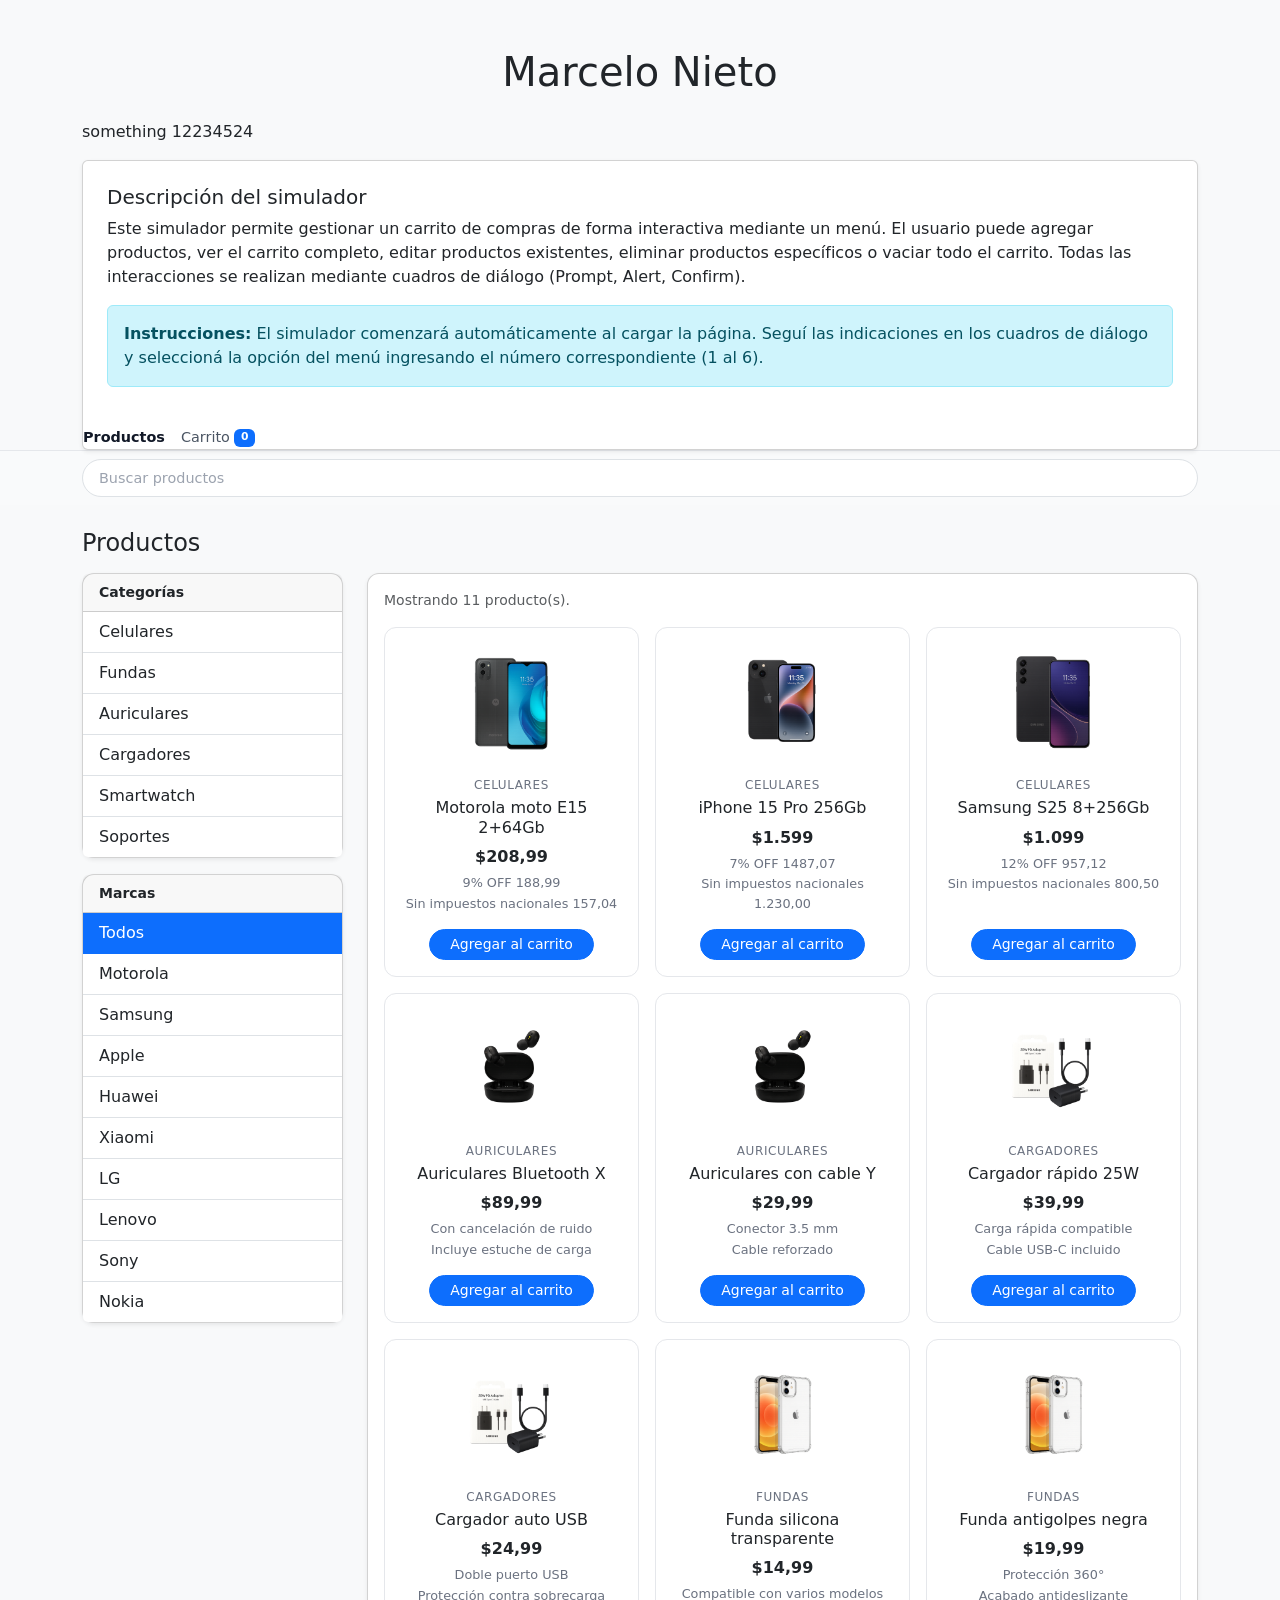
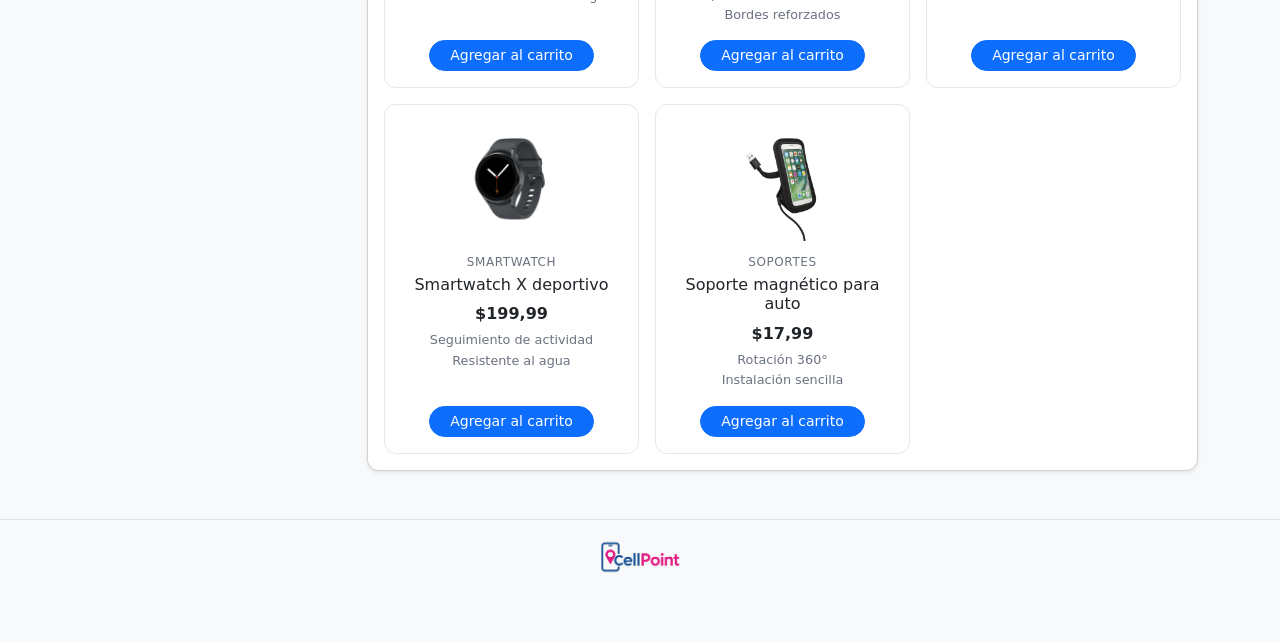
==== index.html @ a7c7c807 "1 (+1 squashed commits) Squashed commits:  [a97554f] 1" ====
<!DOCTYPE html>
<html lang="es">
<head>
  <meta charset="UTF-8">
  <meta name="viewport" content="width=device-width, initial-scale=1.0">
  <title>Tienda de accesorios - Productos</title>
  <script defer src="js/main.js"></script>
  <link href="https://cdn.jsdelivr.net/npm/bootstrap@5.3.2/dist/css/bootstrap.min.css" rel="stylesheet">
  <link rel="stylesheet" href="css/styles.css">
</head>
<body class="bg-light py-5">
  <div class="container">
    <header class="text-center mb-4">
      <h1>Marcelo Nieto</h1>
    </header>

    <p>something 12234524</p>

    <main class="card shadow-sm">
      <div class="card-body p-4">
        <h2 class="h5 card-title">Descripción del simulador</h2>
        <p>
          Este simulador permite gestionar un carrito de compras de forma interactiva mediante un menú.
          El usuario puede agregar productos, ver el carrito completo,
          editar productos existentes, eliminar productos específicos o vaciar todo el carrito.
          Todas las interacciones se realizan mediante cuadros de diálogo (Prompt, Alert, Confirm).
        </p>

        <div class="alert alert-info mt-3">
          <strong>Instrucciones:</strong> El simulador comenzará automáticamente al cargar la página.
          Seguí las indicaciones en los cuadros de diálogo y seleccioná la opción del menú ingresando
          el número correspondiente (1 al 6).
        </div>
      </div>
      <nav class="main-nav d-flex align-items-center gap-3">
        <a href="index.html" class="nav-link active">Productos</a>
        <a href="carrito.html" class="nav-link nav-cart-link">
          Carrito
          <span id="contador-carrito-header" class="badge bg-primary ms-1 d-none d-sm-inline">0</span>
        </a>
      </nav>
    </div>

    <div class="header-search">
      <div class="container py-2">
        <input
          type="text"
          id="buscador-productos"
          class="form-control search-input"
          placeholder="Buscar productos">
      </div>
    </div>
  </header>

  <main class="container py-4 productos-layout">
    <h1 class="h4 mb-3 text-center text-md-start">Productos</h1>

    <div class="row">
      <aside class="col-md-3 mb-4 mb-md-0">
        <section class="card shadow-sm mb-3">
          <div class="card-header small fw-semibold">Categorías</div>
          <div class="list-group list-group-flush" id="lista-categorias">
            <button type="button" class="list-group-item list-group-item-action" data-categoria="Celulares">Celulares</button>
            <button type="button" class="list-group-item list-group-item-action" data-categoria="Fundas">Fundas</button>
            <button type="button" class="list-group-item list-group-item-action" data-categoria="Auriculares">Auriculares</button>
            <button type="button" class="list-group-item list-group-item-action" data-categoria="Cargadores">Cargadores</button>
            <button type="button" class="list-group-item list-group-item-action" data-categoria="Smartwatch">Smartwatch</button>
            <button type="button" class="list-group-item list-group-item-action" data-categoria="Soportes">Soportes</button>
          </div>
        </section>

        <section class="card shadow-sm">
          <div class="card-header small fw-semibold">Marcas</div>
          <div class="list-group list-group-flush" id="lista-marcas">
            <button type="button" class="list-group-item list-group-item-action active" data-marca="Todos">Todos</button>
            <button type="button" class="list-group-item list-group-item-action" data-marca="Motorola">Motorola</button>
            <button type="button" class="list-group-item list-group-item-action" data-marca="Samsung">Samsung</button>
            <button type="button" class="list-group-item list-group-item-action" data-marca="Apple">Apple</button>
            <button type="button" class="list-group-item list-group-item-action" data-marca="Huawei">Huawei</button>
            <button type="button" class="list-group-item list-group-item-action" data-marca="Xiaomi">Xiaomi</button>
            <button type="button" class="list-group-item list-group-item-action" data-marca="LG">LG</button>
            <button type="button" class="list-group-item list-group-item-action" data-marca="Lenovo">Lenovo</button>
            <button type="button" class="list-group-item list-group-item-action" data-marca="Sony">Sony</button>
            <button type="button" class="list-group-item list-group-item-action" data-marca="Nokia">Nokia</button>
          </div>
        </section>
      </aside>

      <section class="col-md-9">
        <section class="card shadow-sm">
          <div class="card-body">
            <p id="mensaje-estado-productos" class="text-muted small mb-3">Mostrando todos los productos disponibles.</p>
            <div id="lista-productos" class="row g-3"></div>
          </div>
        </section>
      </section>
    </div>
  </main>

  <footer class="py-3 border-top mt-4">
    <div class="container text-center small text-muted">
      <img src="imagenes/cellPoint.png" class="logo-img" alt="CellPoint">
    </div>
  </footer>

</body>
</html>
---- css/styles.css ----
body {
  font-family: system-ui, -apple-system, BlinkMacSystemFont, "Segoe UI", sans-serif;
}

.logo-img {
  height: 42px;
  width: auto;
}

.main-header {
  background-color: #ffffff;
  border-bottom: 1px solid #e5e7eb;
  box-shadow: 0 1px 2px rgba(15, 23, 42, 0.04);
}

.brand-logo {
  font-weight: 700;
  color: #f31260;
}

.brand-subtitle {
  font-size: 0.85rem;
  color: #6b7280;
}

.main-nav .nav-link {
  font-size: 0.9rem;
  color: #4b5563;
  text-decoration: none;
}

.main-nav .nav-link:hover {
  color: #111827;
}

.main-nav .nav-link.active {
  font-weight: 600;
  color: #111827;
}

.nav-cart-link {
  display: flex;
  align-items: center;
}

.header-search {
  background-color: #f9fafb;
  border-top: 1px solid #e5e7eb;
}

.search-input {
  border-radius: 999px;
  padding-inline: 1rem;
}

.productos-layout .card {
  border-radius: 0.75rem;
}

.search-input::placeholder {
  color: #9ca3af;
  font-size: 0.9rem;
}

.producto-card {
  border-radius: 0.75rem;
  border: 1px solid #e5e7eb;
  padding: 1rem;
  background-color: #ffffff;
  display: flex;
  flex-direction: column;
  align-items: center;
  text-align: center;
  height: 100%;
}

.producto-imagen {
  width: 120px;
  height: 120px;
  object-fit: contain;
  margin-bottom: 0.75rem;
}

.producto-categoria {
  font-size: 0.75rem;
  text-transform: uppercase;
  letter-spacing: 0.05em;
  color: #6b7280;
}

.producto-precio {
  font-weight: 600;
  margin-bottom: 0.25rem;
}

.producto-detalle {
  font-size: 0.8rem;
  color: #6b7280;
  margin-bottom: 0.1rem;
}

.producto-footer {
  margin-top: auto;
  width: 100%;
  display: flex;
  justify-content: center;
}

.producto-footer .btn {
  border-radius: 999px;
  padding-inline: 1.25rem;
}

.carrito-layout .card {
  border-radius: 0.75rem;
}

.carrito-lista .list-group-item {
  border: 1px solid #e5e7eb;
  border-radius: 0.75rem;
  margin-bottom: 0.75rem;
  padding: 1rem 1.25rem;
}

.carrito-item {
  display: flex;
  flex-direction: column;
  gap: 0.5rem;
}

@media (min-width: 576px) {
  .carrito-item {
    flex-direction: row;
    justify-content: space-between;
    align-items: center;
  }
}

.carrito-item-info h3 {
  font-size: 0.95rem;
  margin-bottom: 0.2rem;
}

.carrito-item-info small {
  color: #6b7280;
}

.carrito-item-acciones {
  display: flex;
  align-items: center;
  gap: 0.5rem;
  flex-wrap: wrap;
  justify-content: flex-start;
}

.carrito-cantidad-input {
  max-width: 80px;
}

.resumen-card {
  position: sticky;
  top: 5rem;
}

.carrito-item-imagen {
  width: 80px;
  height: 80px;
  object-fit: contain;
  margin-right: 0.75rem;
}

@media (min-width: 576px) {
  .carrito-item-info-wrapper {
    display: flex;
    align-items: center;
    gap: 0.75rem;
  }
}

.carrito-botones-cantidad {
  display: flex;
  align-items: center;
  gap: 0.25rem;
}

.carrito-botones-cantidad button {
  width: 2rem;
  height: 2rem;
  padding: 0;
  display: inline-flex;
  align-items: center;
  justify-content: center;
}

.resumen-card .card-body {
  background-color: #f5f3ff;
}
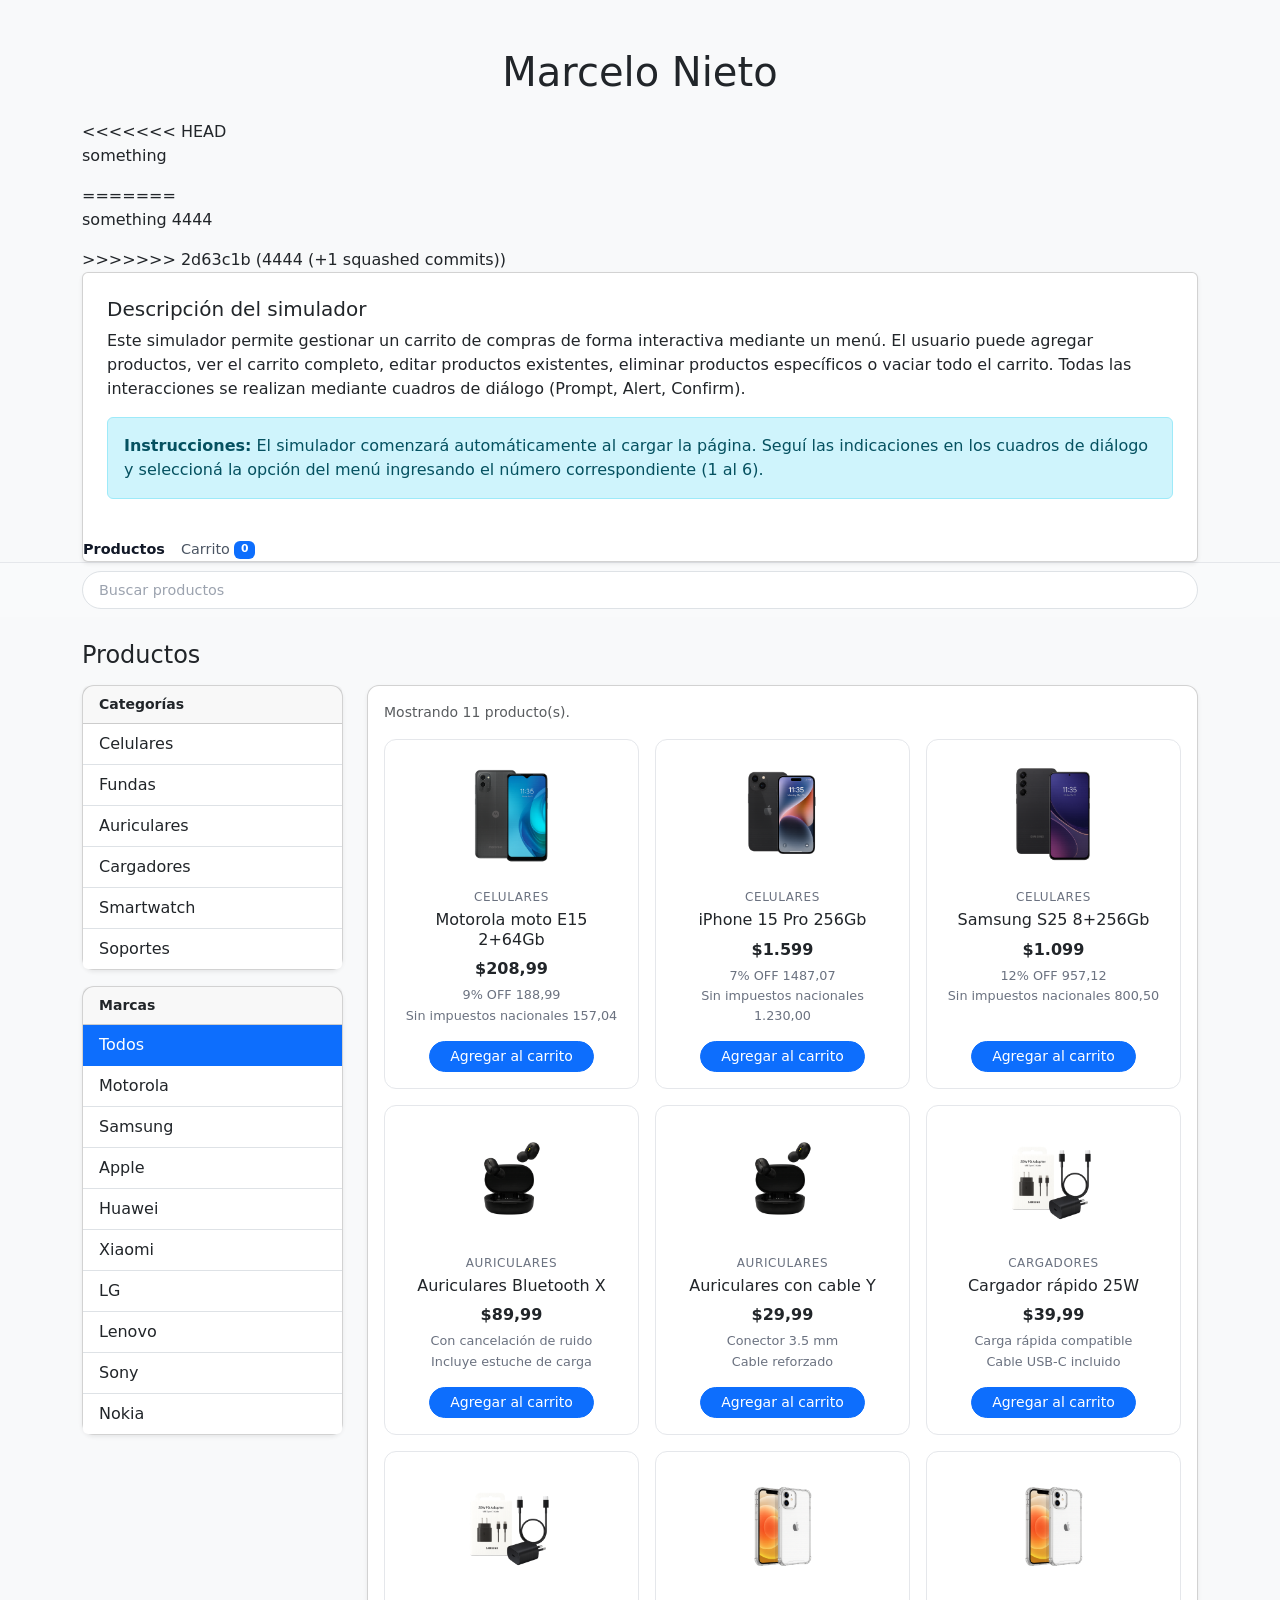
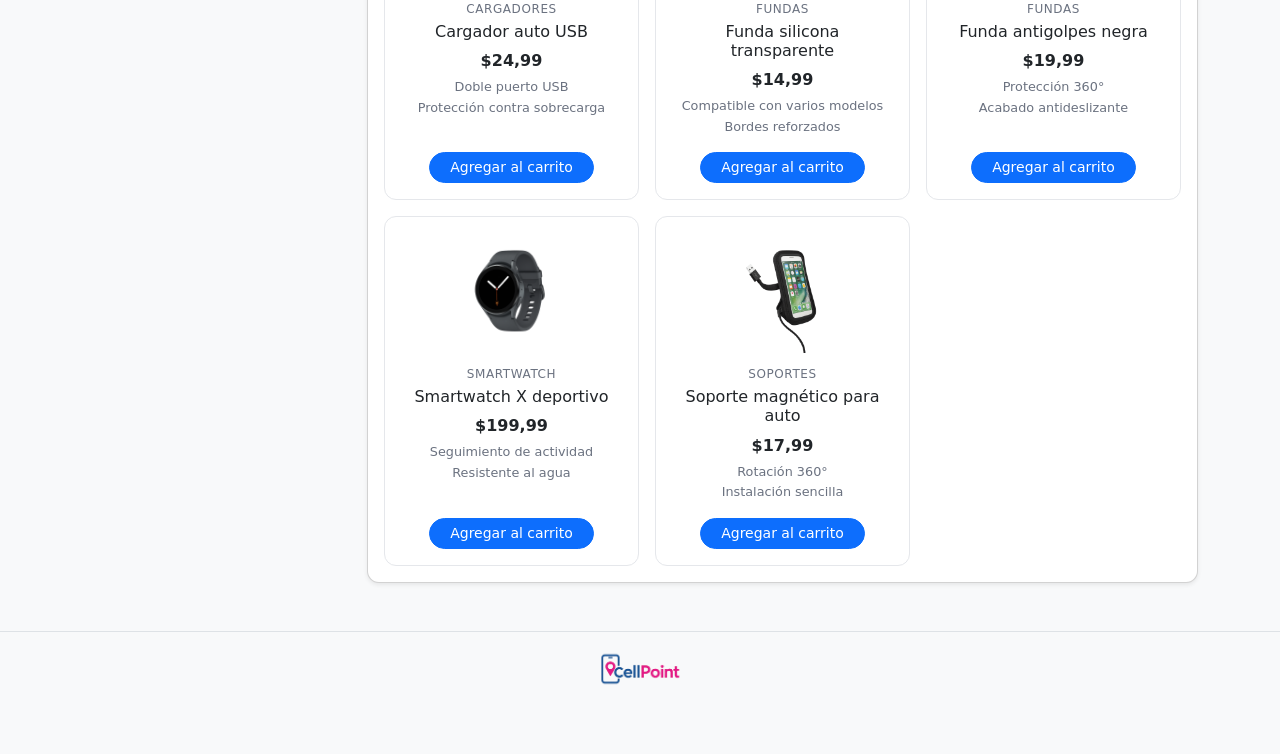
==== commit ebf508a5: "qeqwqwe (+1 squashed commits) Squashed commits:  [2d63c1b] 4444 (+1 squashed commits)  Squashed comm" ====
--- a/index.html
+++ b/index.html
@@ -14,7 +14,11 @@
       <h1>Marcelo Nieto</h1>
     </header>
 
-    <p>something 12234524</p>
+<<<<<<< HEAD
+    <p>something</p>
+=======
+    <p>something 4444</p>
+>>>>>>> 2d63c1b (4444 (+1 squashed commits))
 
     <main class="card shadow-sm">
       <div class="card-body p-4">
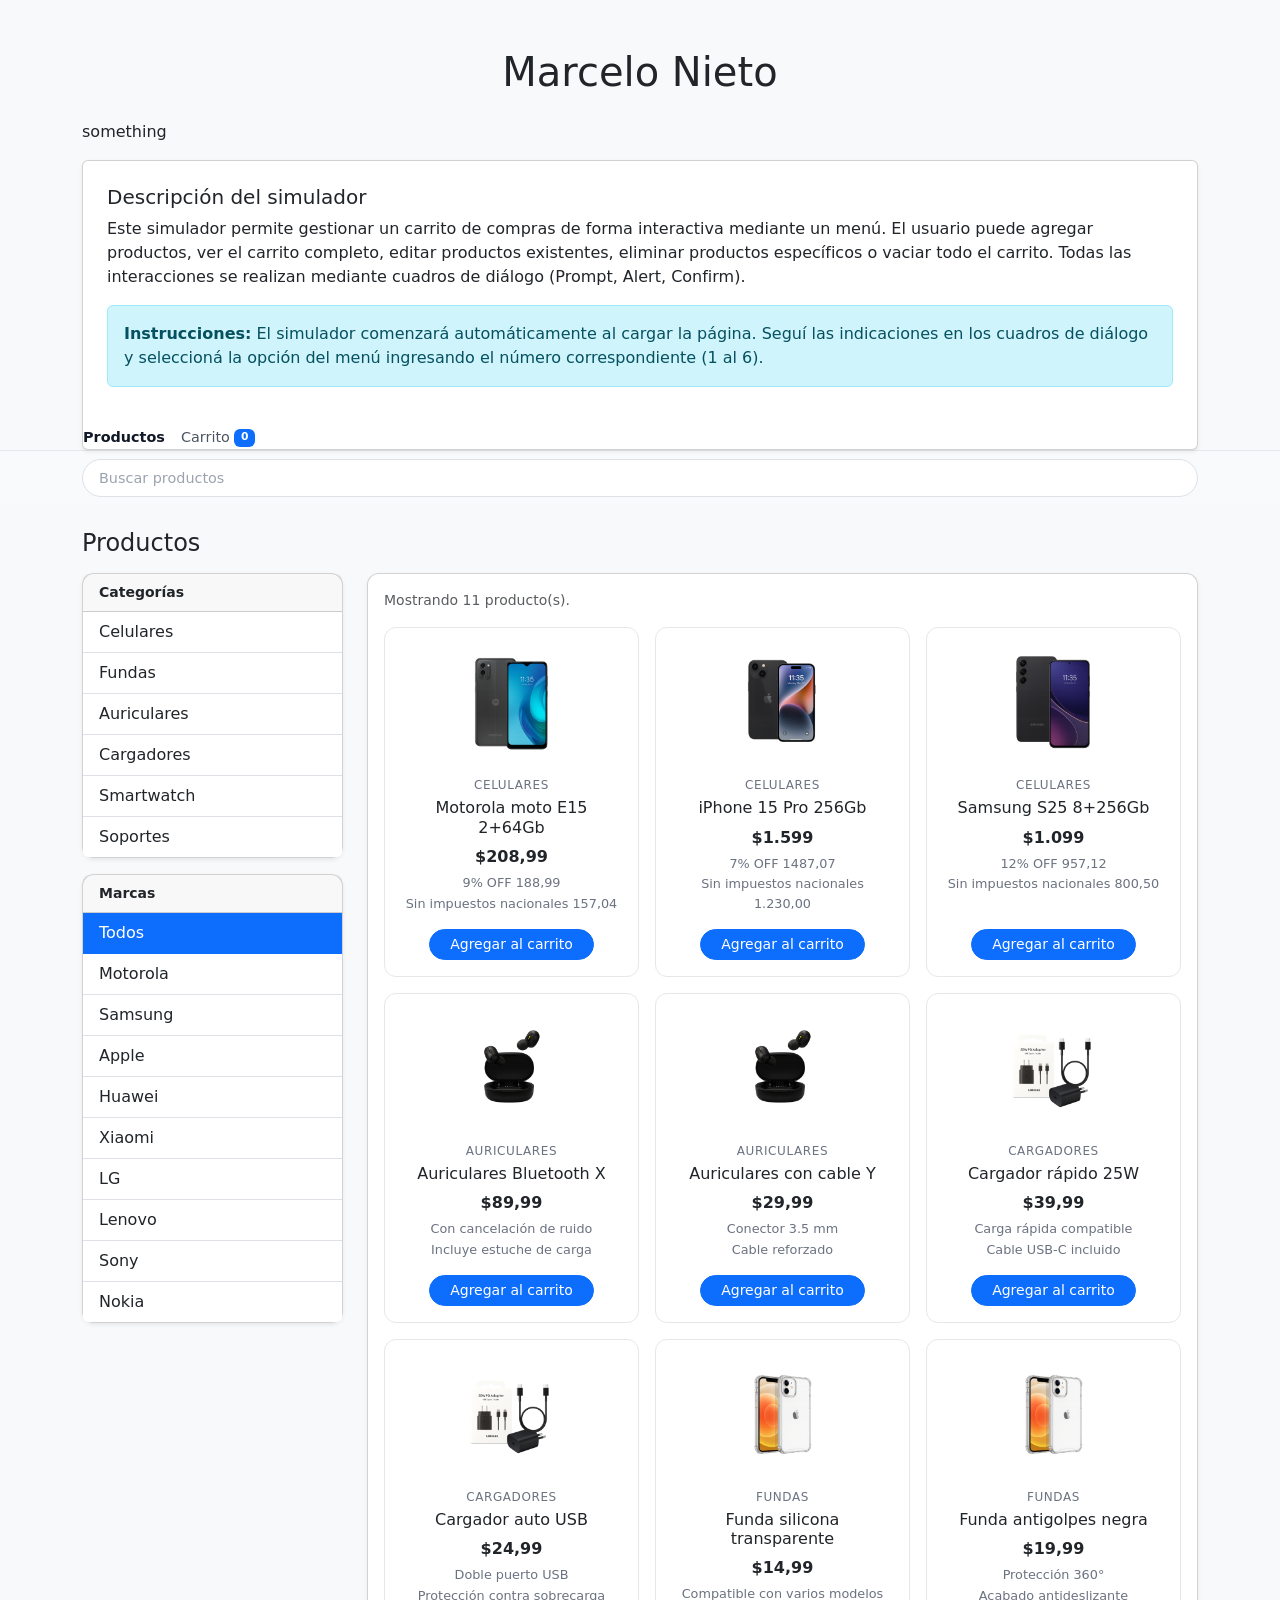
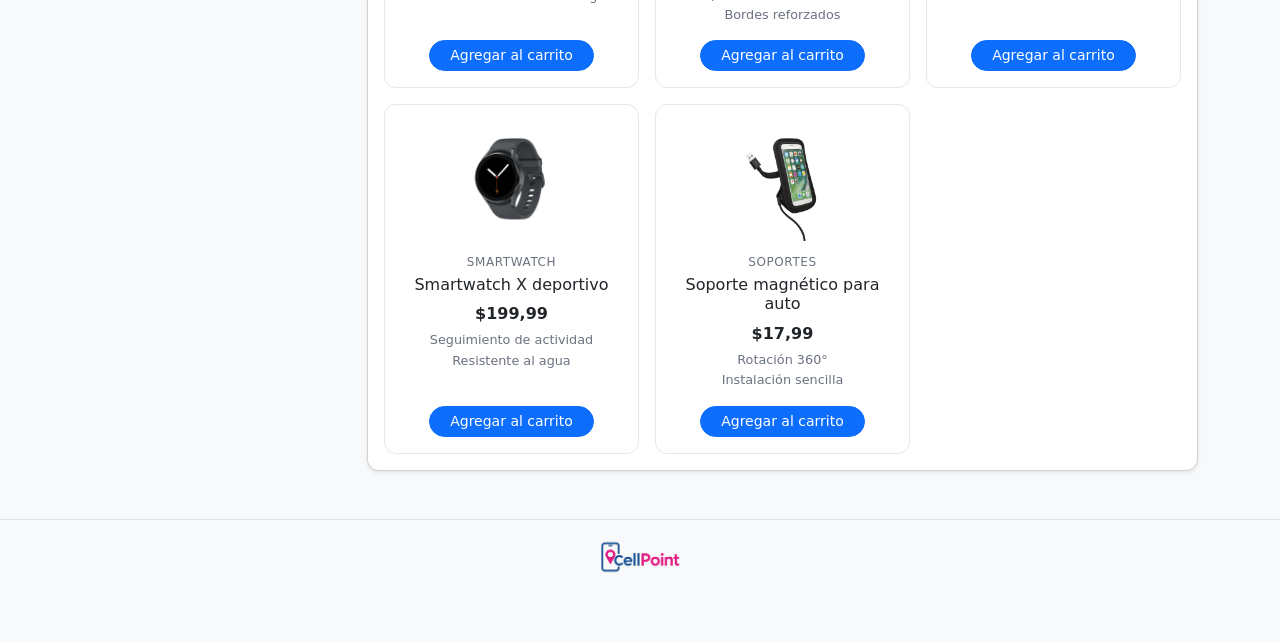
==== commit 421d0897: "123" ====
--- a/index.html
+++ b/index.html
@@ -14,11 +14,7 @@
       <h1>Marcelo Nieto</h1>
     </header>
 
-<<<<<<< HEAD
     <p>something</p>
-=======
-    <p>something 4444</p>
->>>>>>> 2d63c1b (4444 (+1 squashed commits))
 
     <main class="card shadow-sm">
       <div class="card-body p-4">
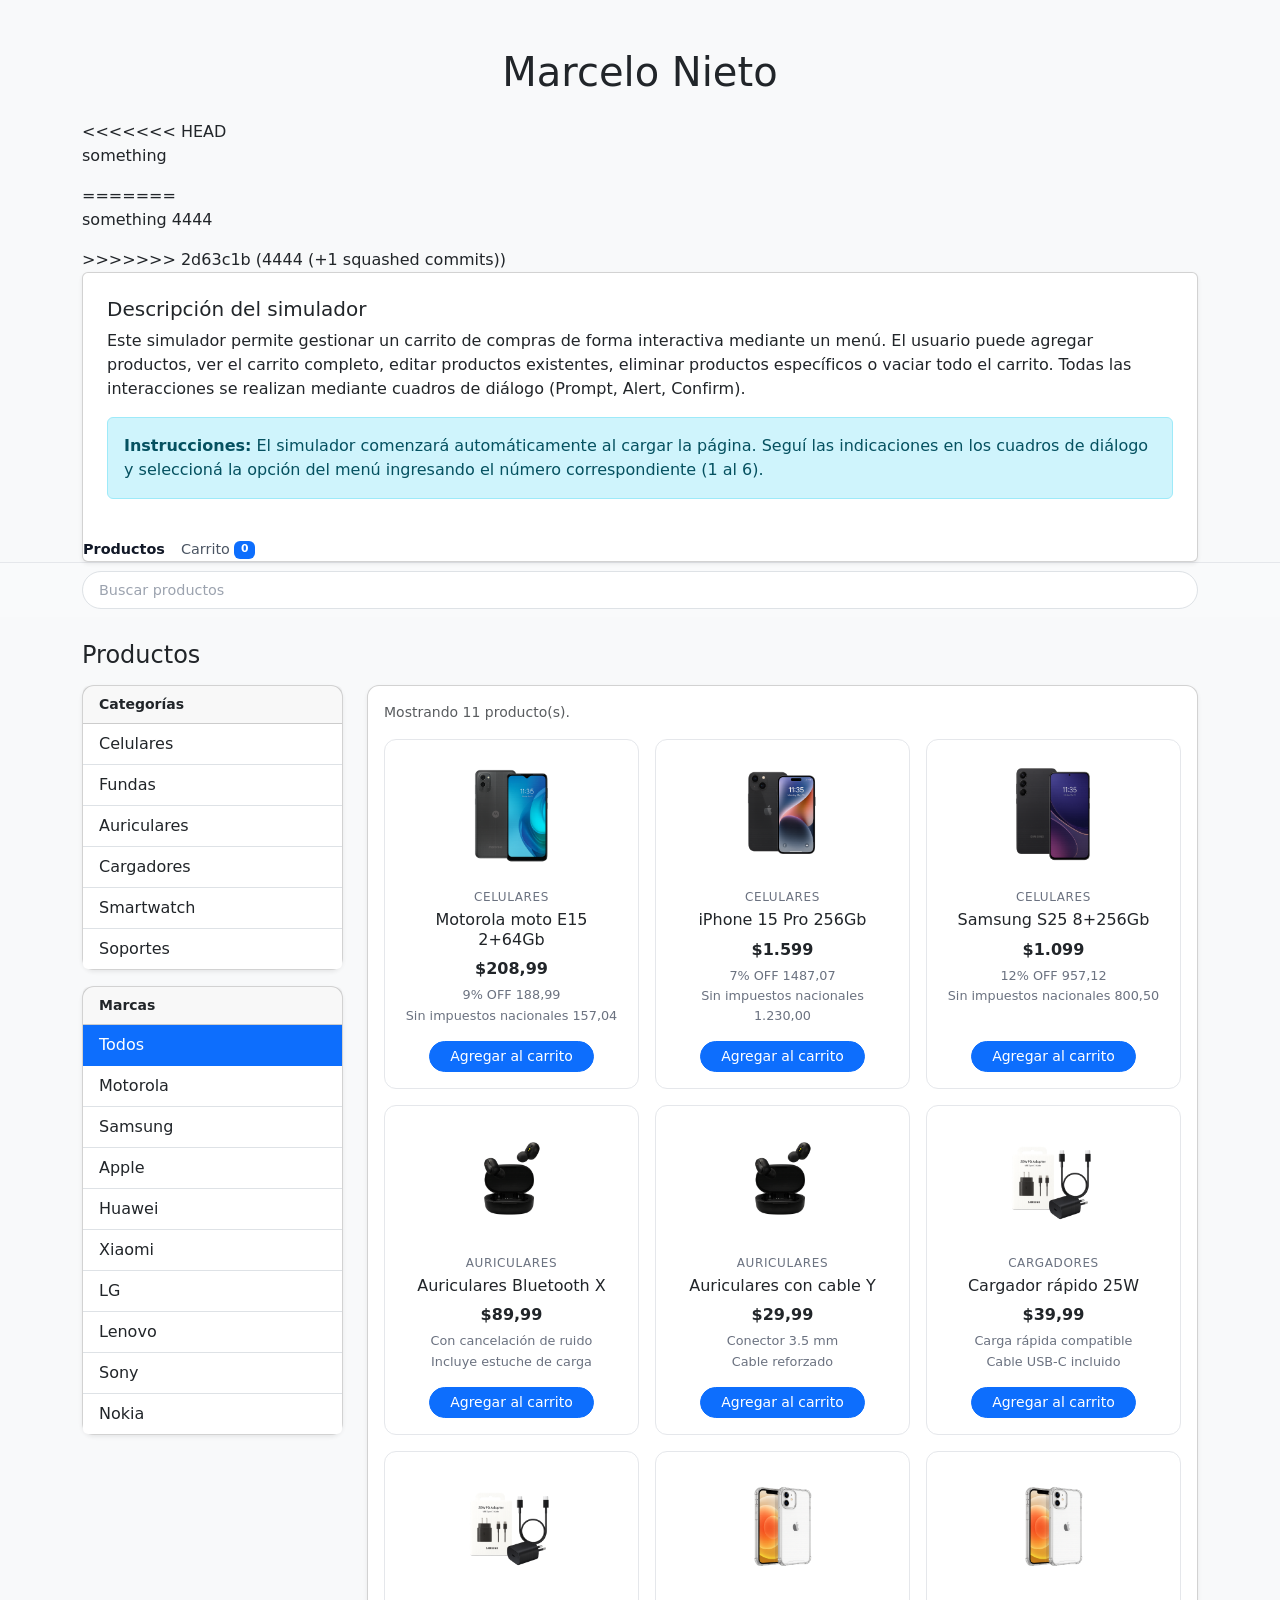
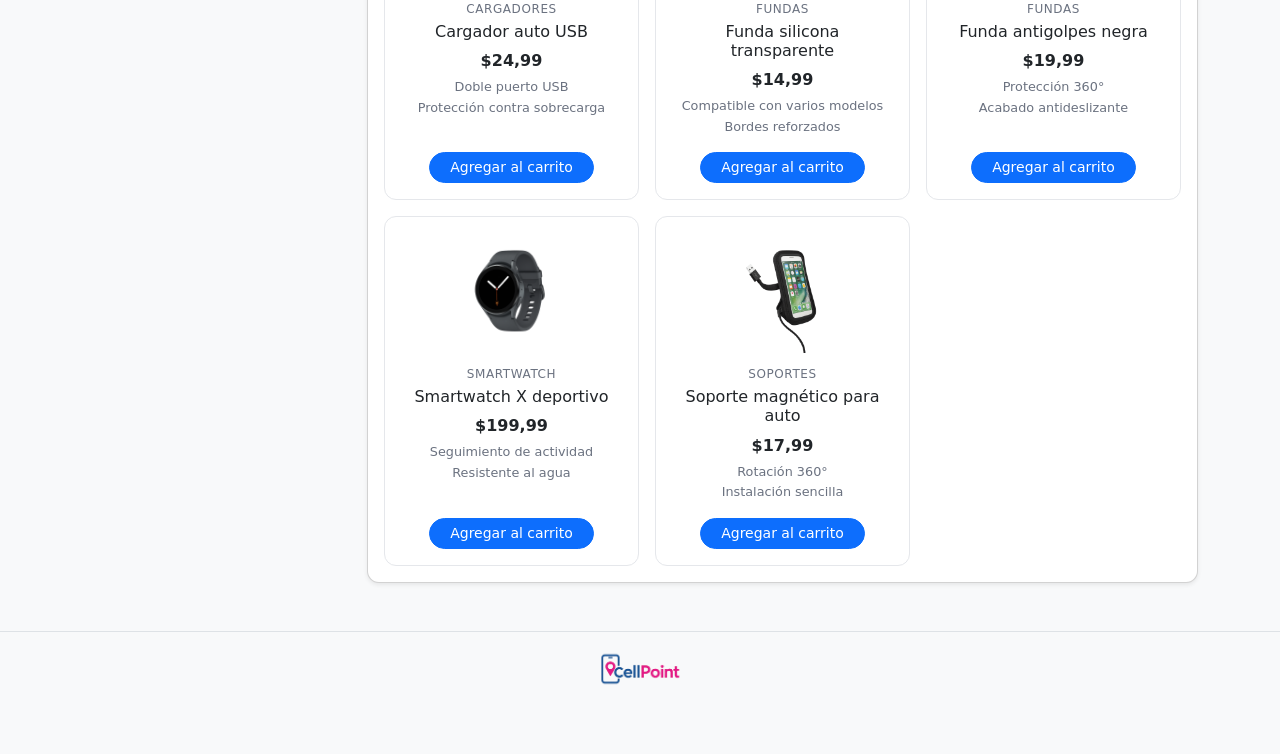
==== commit e5b5a1a4: "Merge pull request #3 from NietoMarcelo/features/v1-01 Features/v1 01" ====
--- a/index.html
+++ b/index.html
@@ -14,7 +14,11 @@
       <h1>Marcelo Nieto</h1>
     </header>
 
+<<<<<<< HEAD
     <p>something</p>
+=======
+    <p>something 4444</p>
+>>>>>>> 2d63c1b (4444 (+1 squashed commits))
 
     <main class="card shadow-sm">
       <div class="card-body p-4">
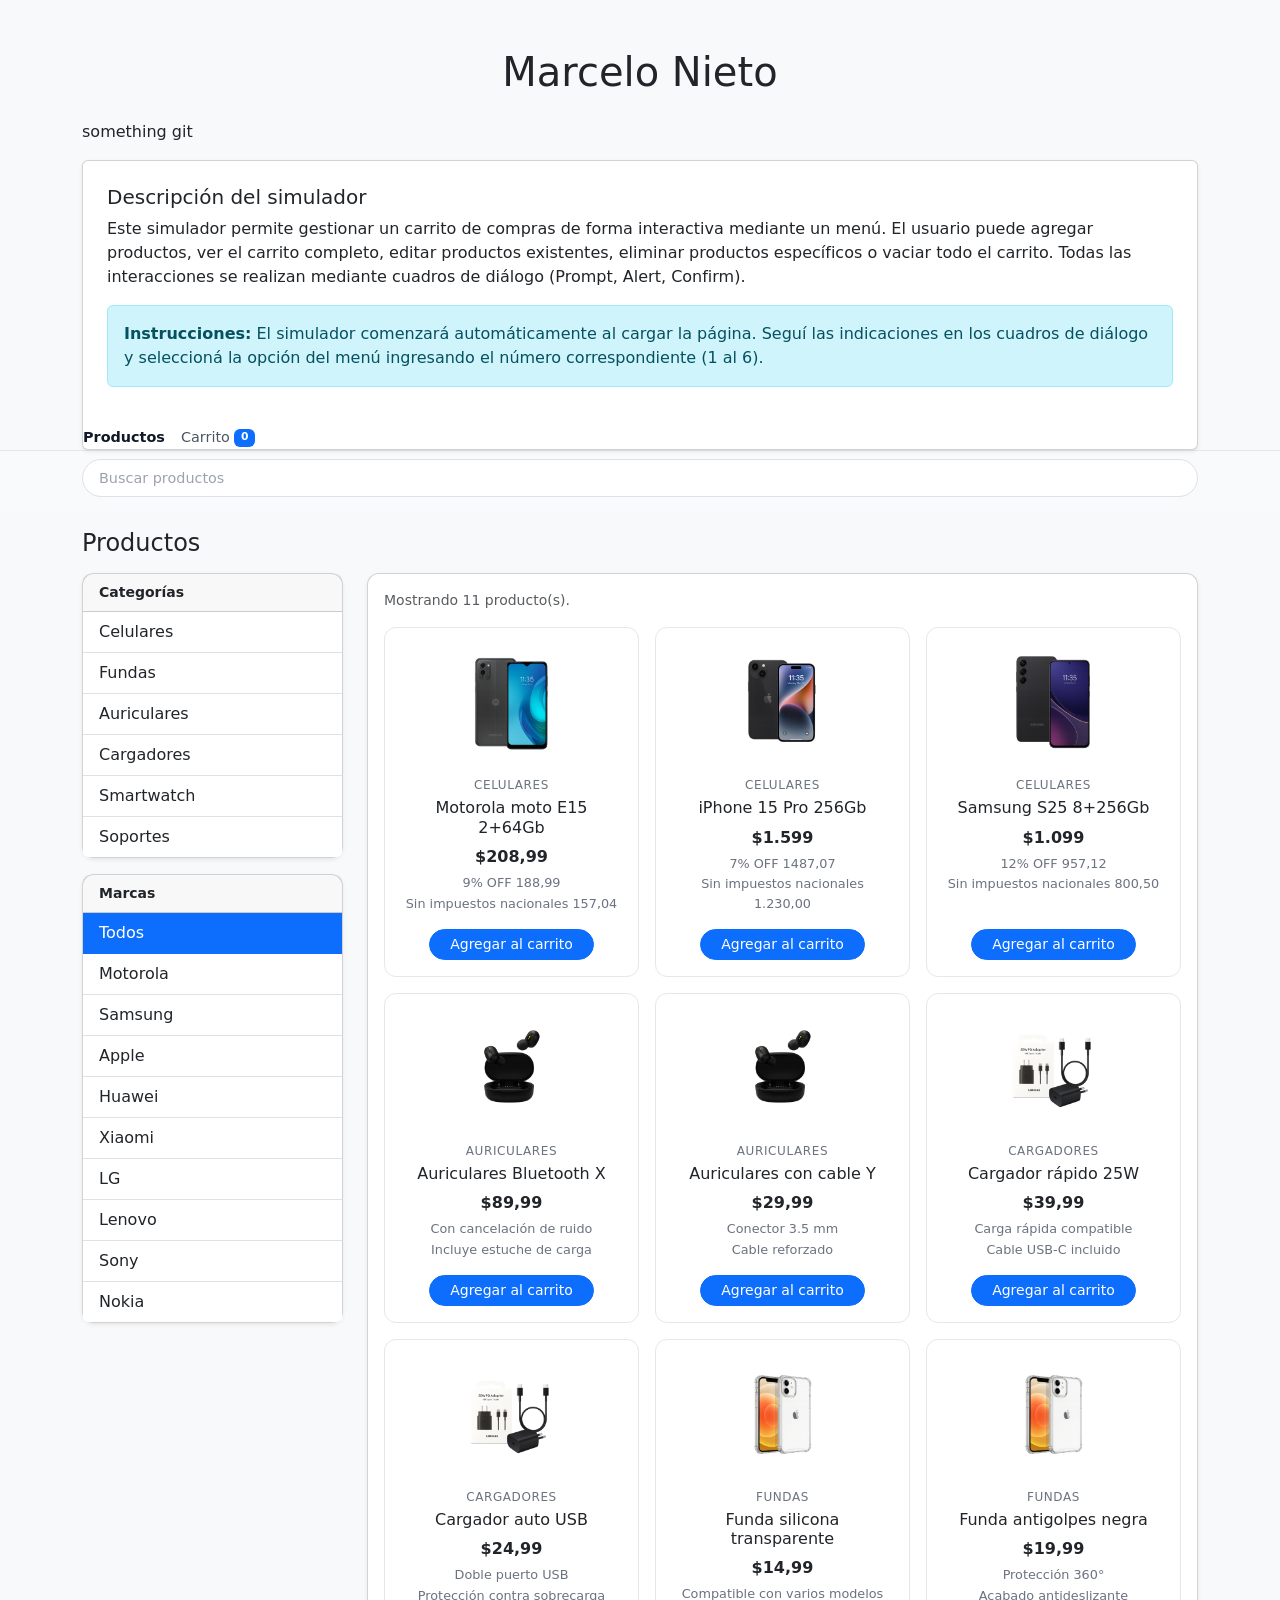
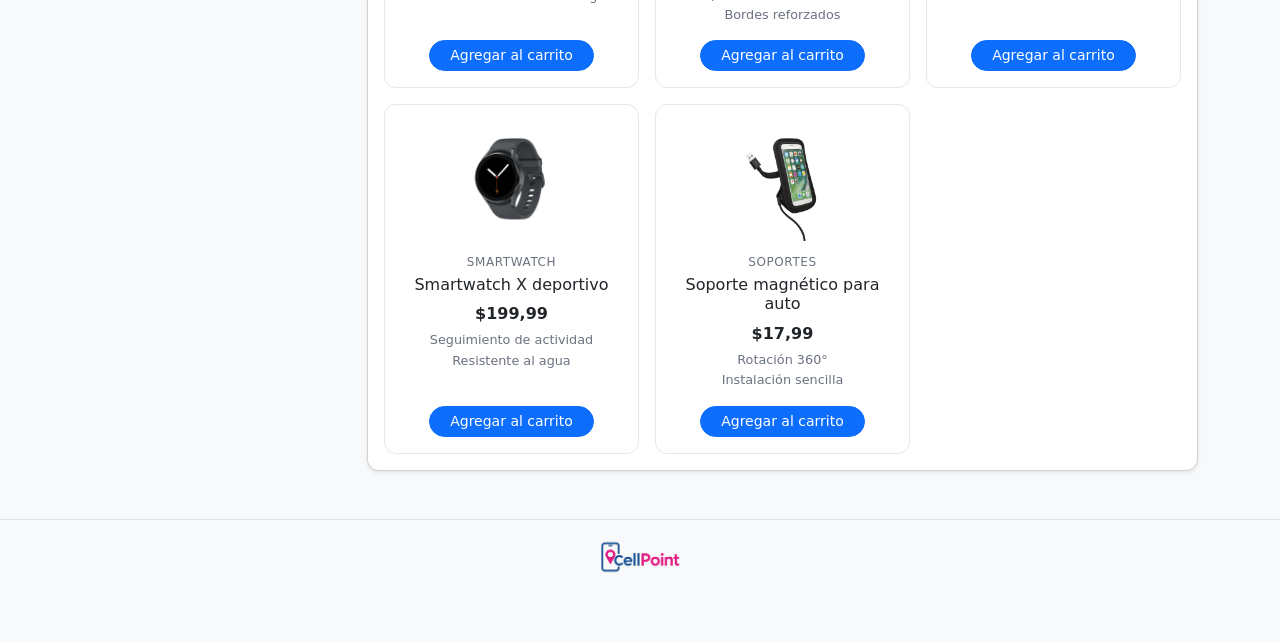
==== commit 98562fe7: "1" ====
--- a/index.html
+++ b/index.html
@@ -14,11 +14,7 @@
       <h1>Marcelo Nieto</h1>
     </header>
 
-<<<<<<< HEAD
-    <p>something</p>
-=======
-    <p>something 4444</p>
->>>>>>> 2d63c1b (4444 (+1 squashed commits))
+    <p>something git</p>
 
     <main class="card shadow-sm">
       <div class="card-body p-4">
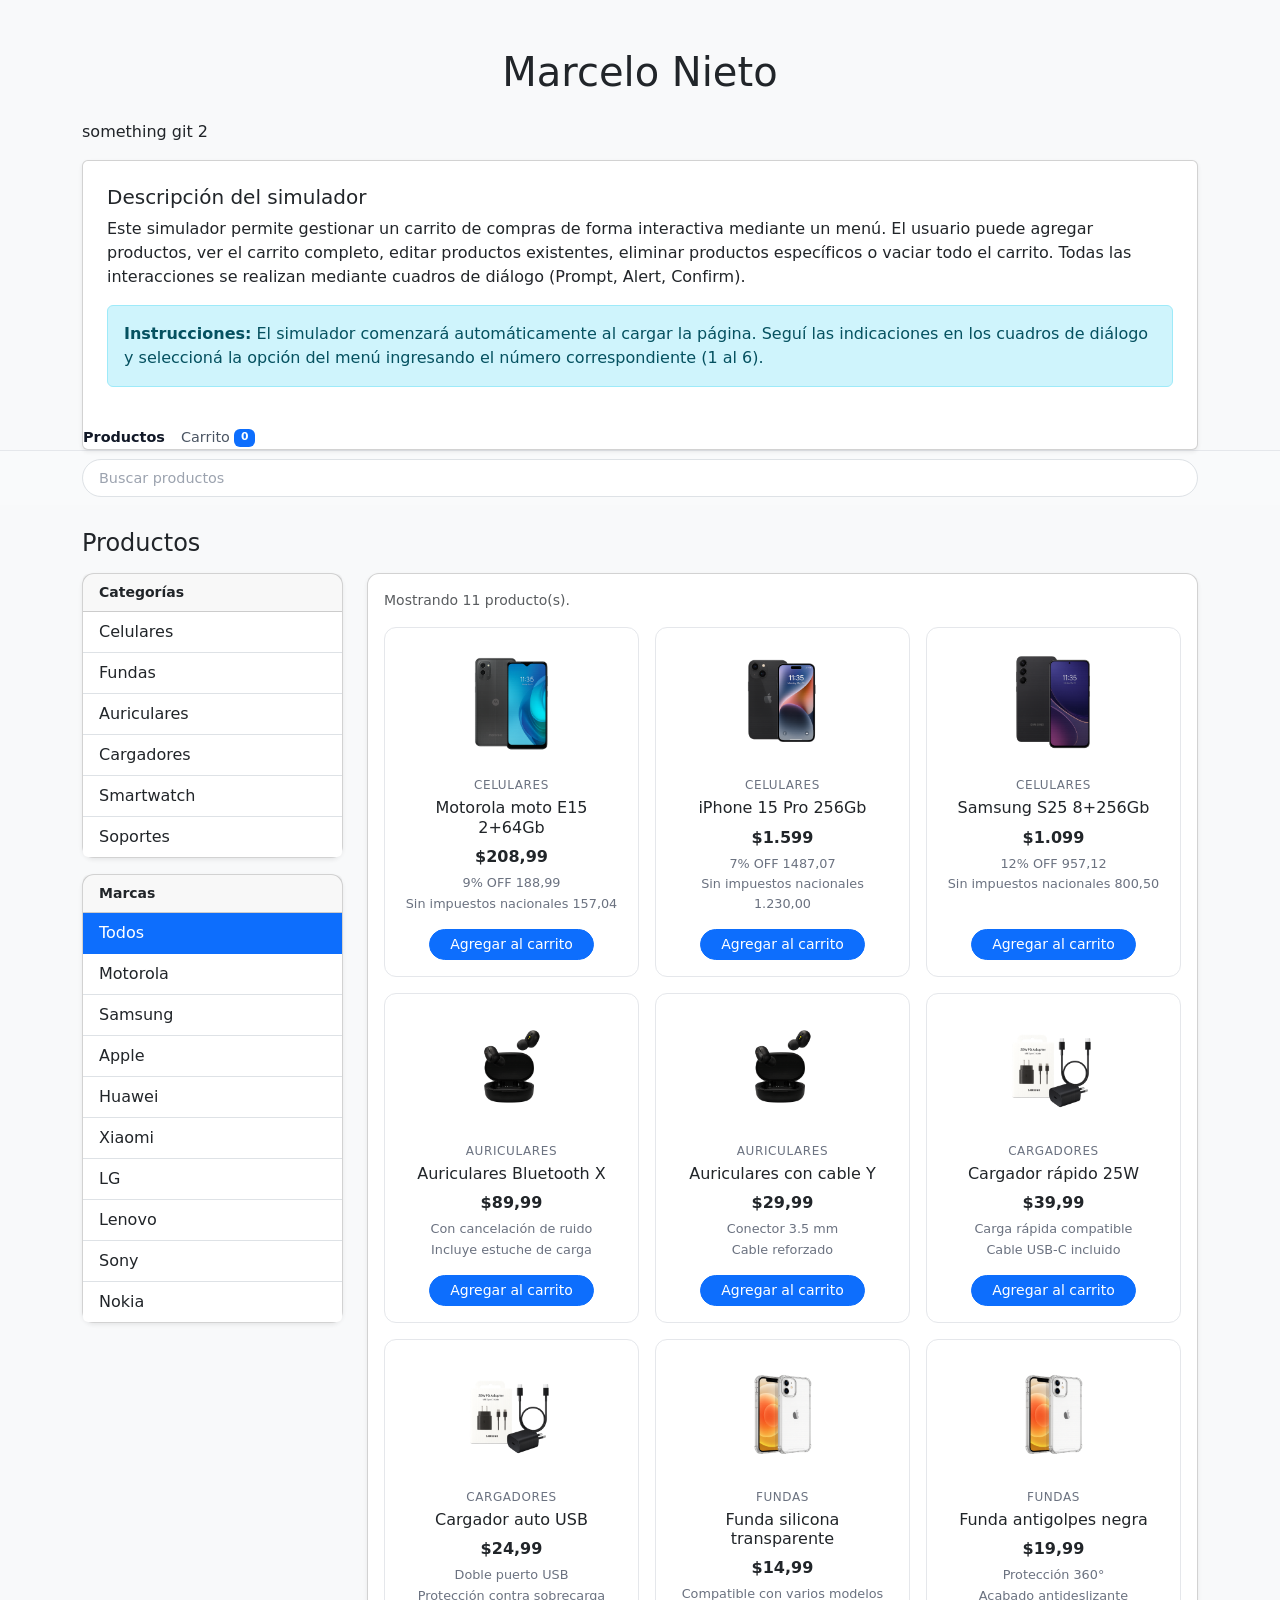
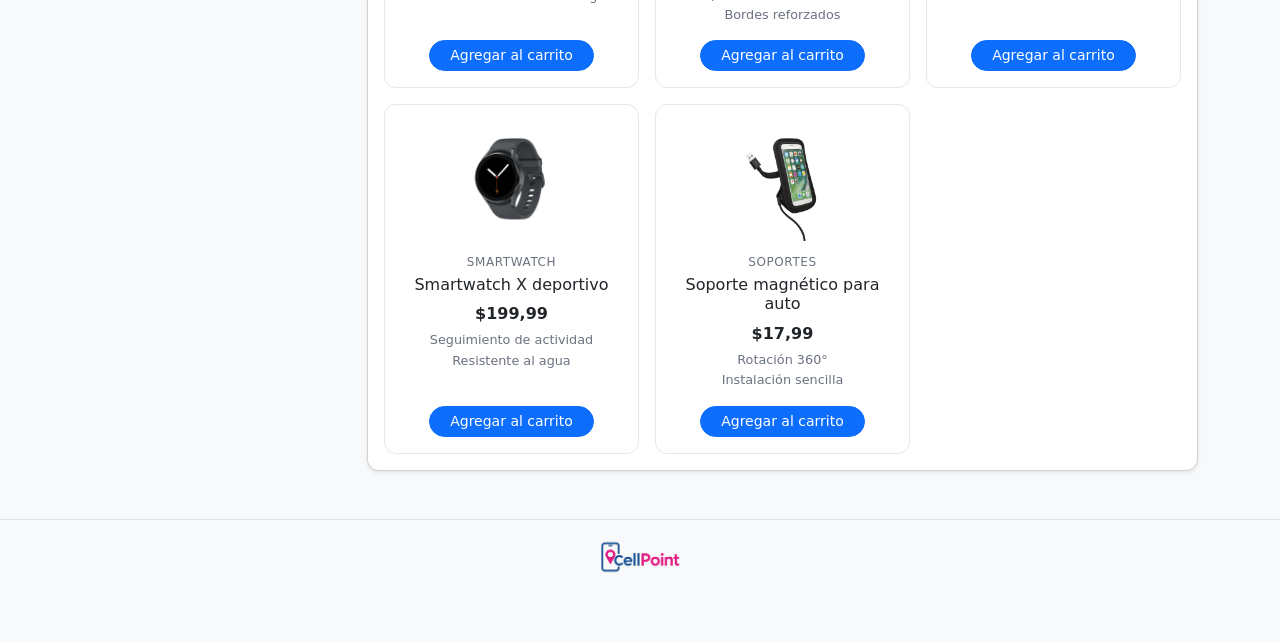
==== commit 30e39013: "2" ====
--- a/index.html
+++ b/index.html
@@ -14,7 +14,7 @@
       <h1>Marcelo Nieto</h1>
     </header>
 
-    <p>something git</p>
+    <p>something git 2</p>
 
     <main class="card shadow-sm">
       <div class="card-body p-4">
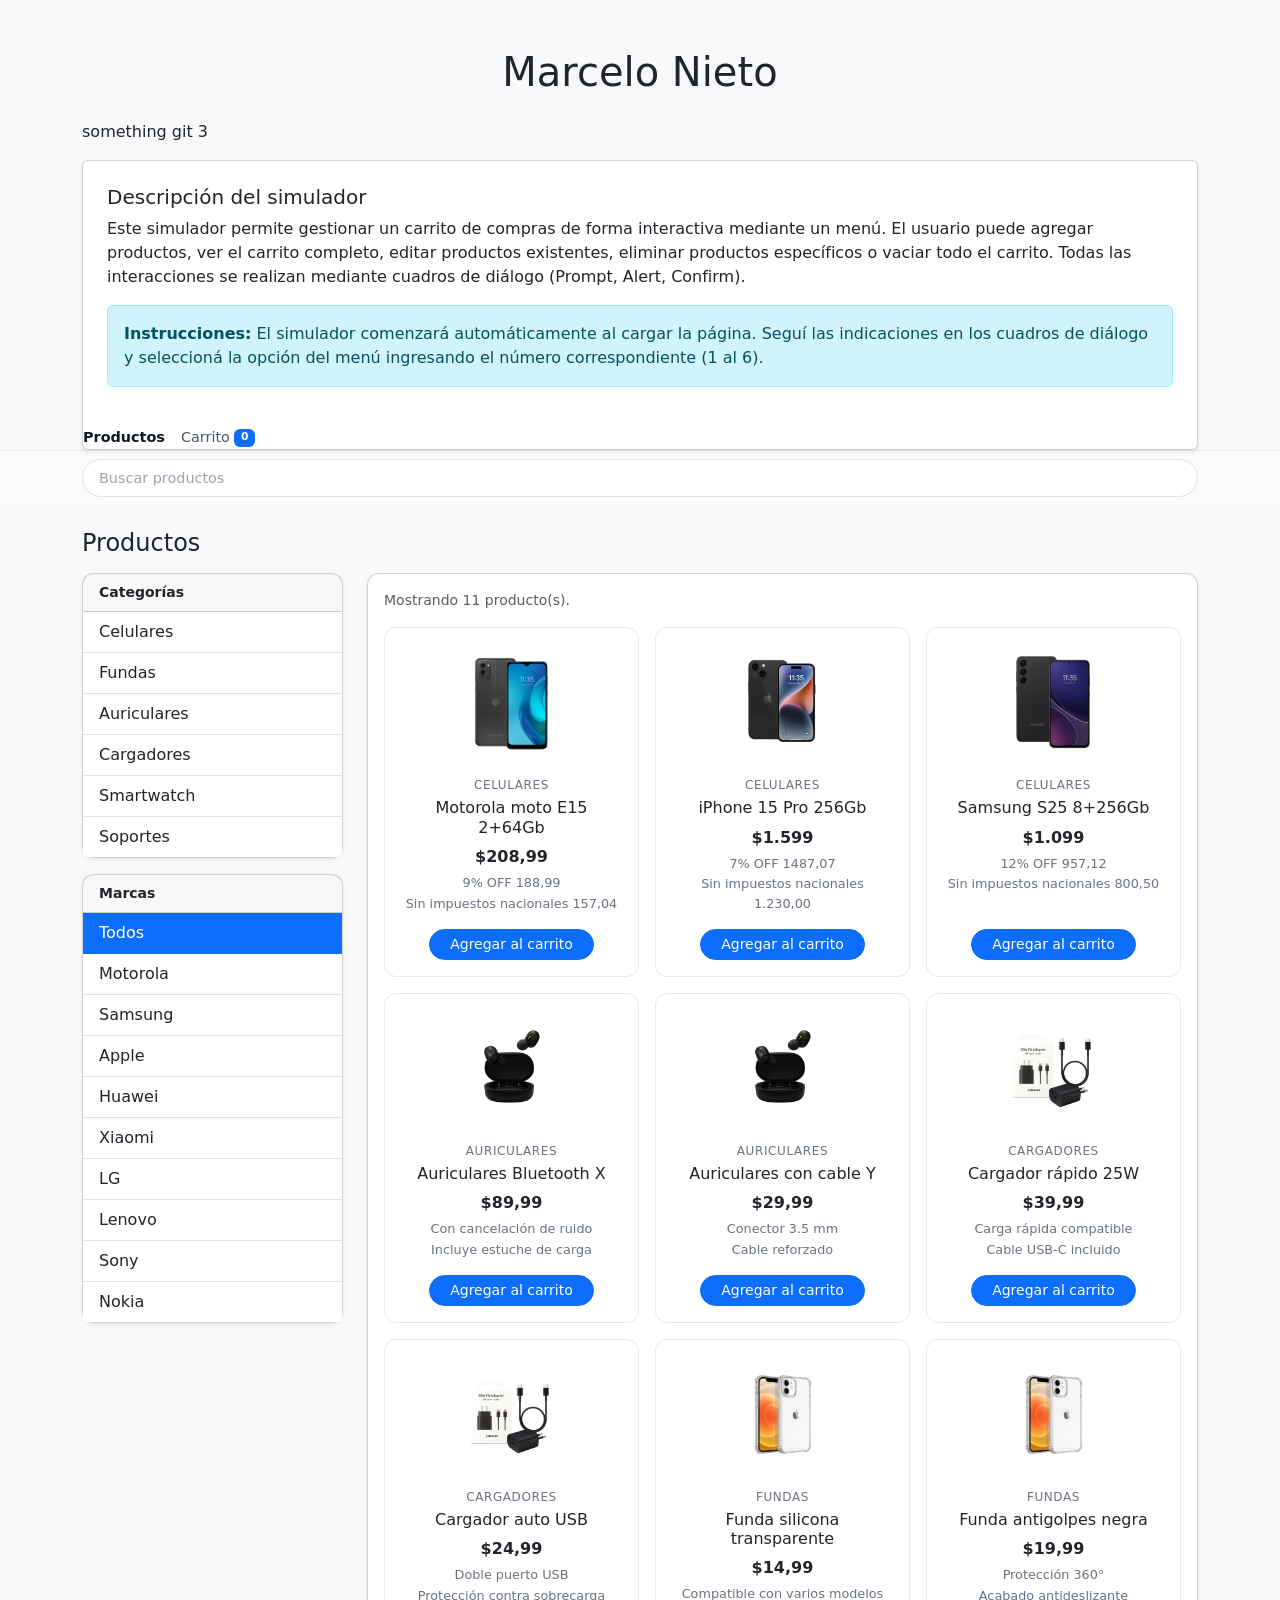
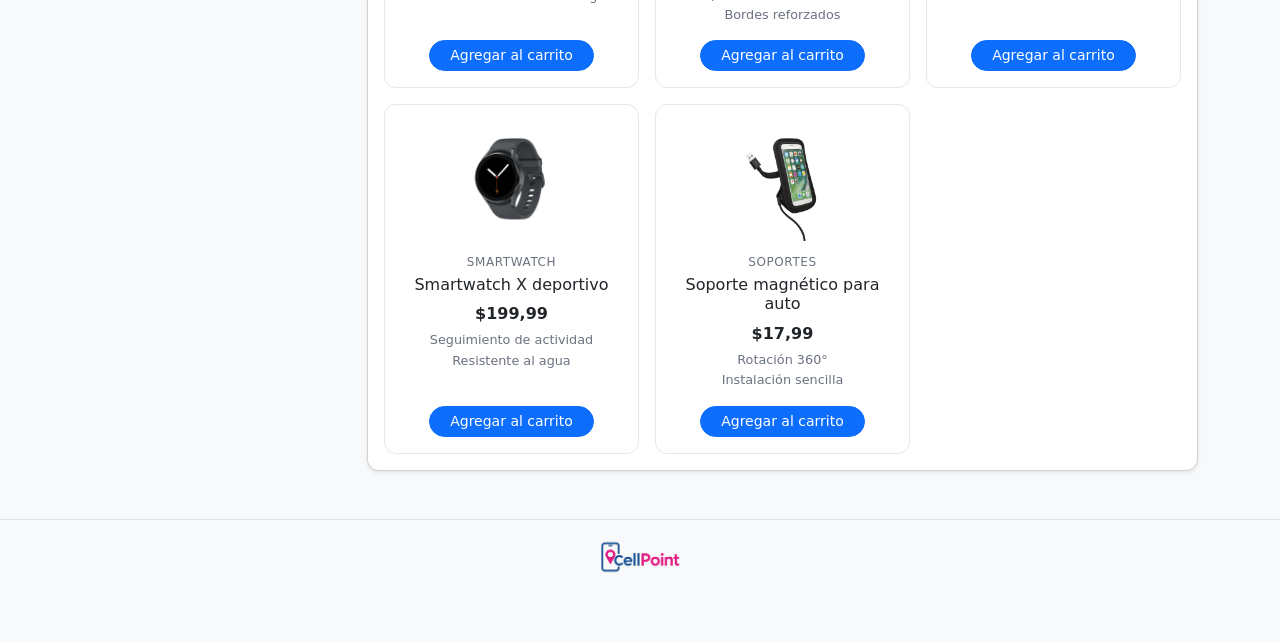
==== commit ec5ca1bb: "3" ====
--- a/index.html
+++ b/index.html
@@ -14,7 +14,7 @@
       <h1>Marcelo Nieto</h1>
     </header>
 
-    <p>something git 2</p>
+    <p>something git 3</p>
 
     <main class="card shadow-sm">
       <div class="card-body p-4">
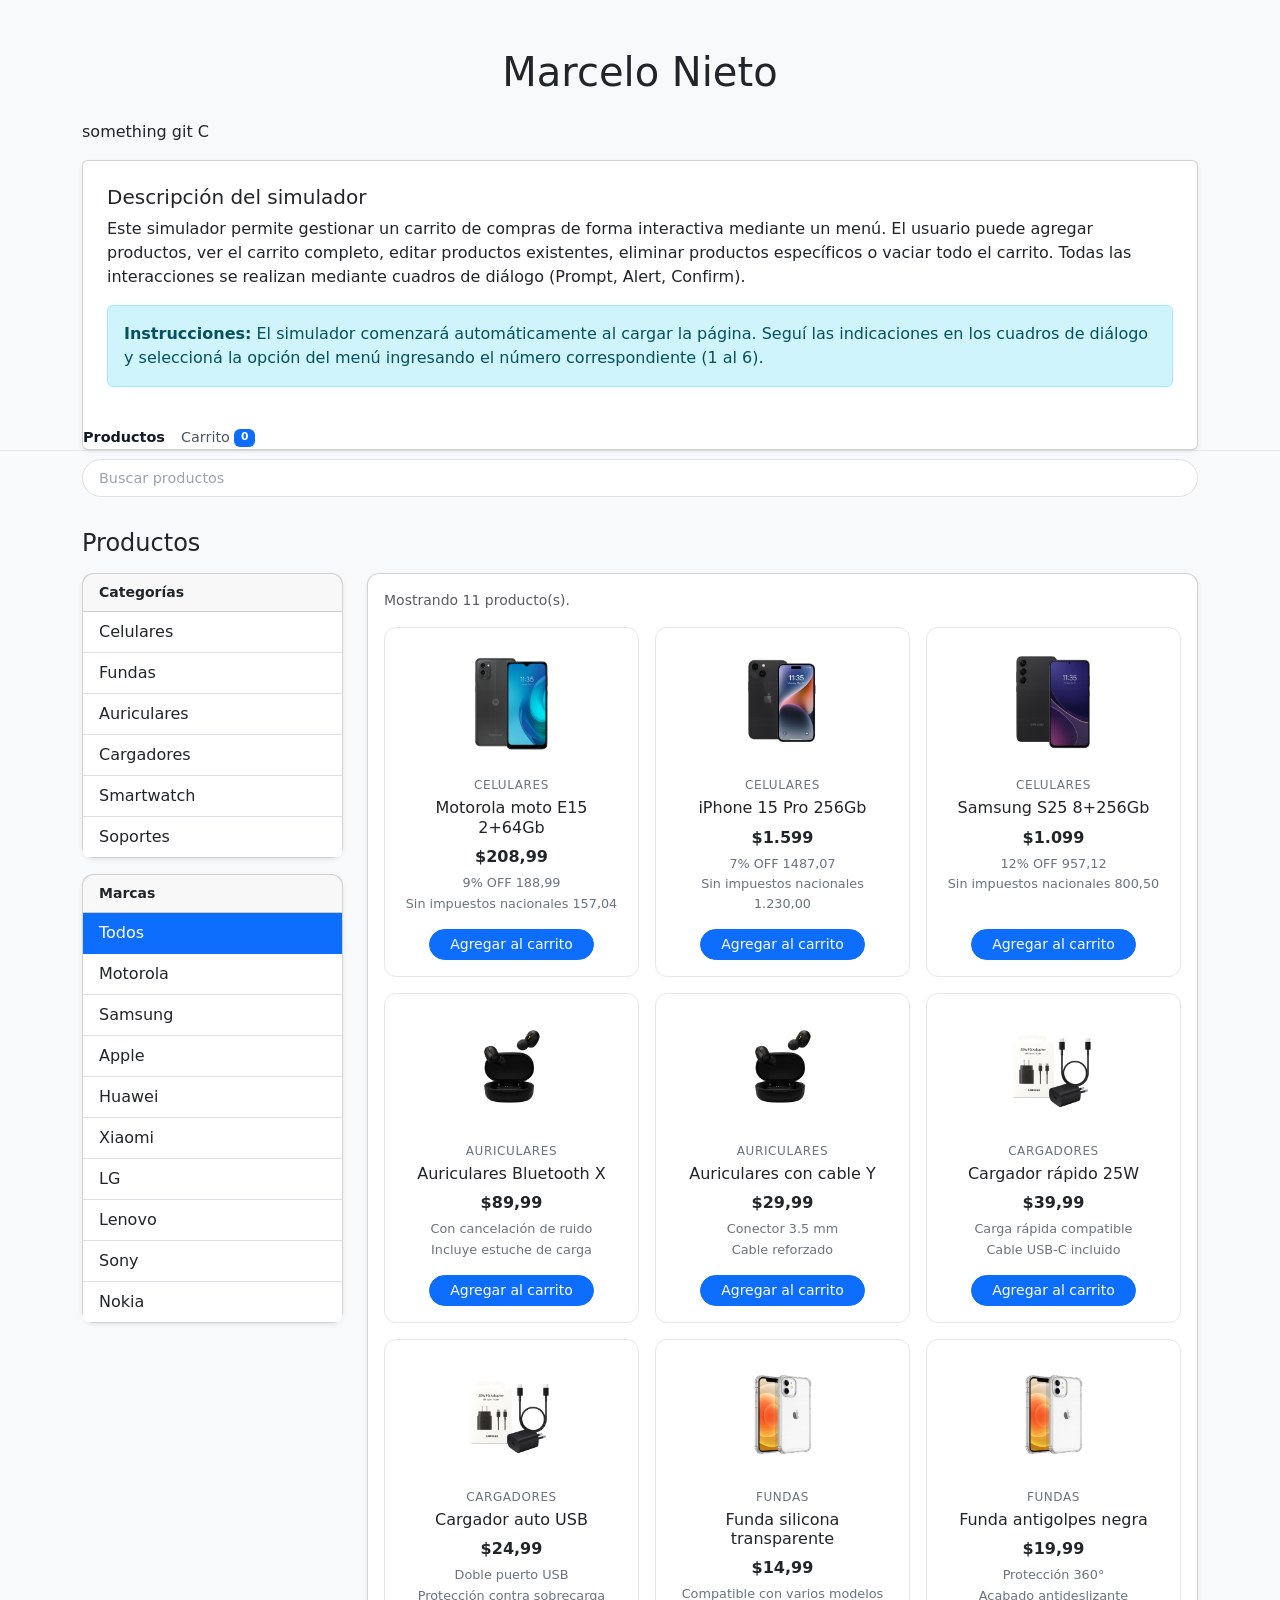
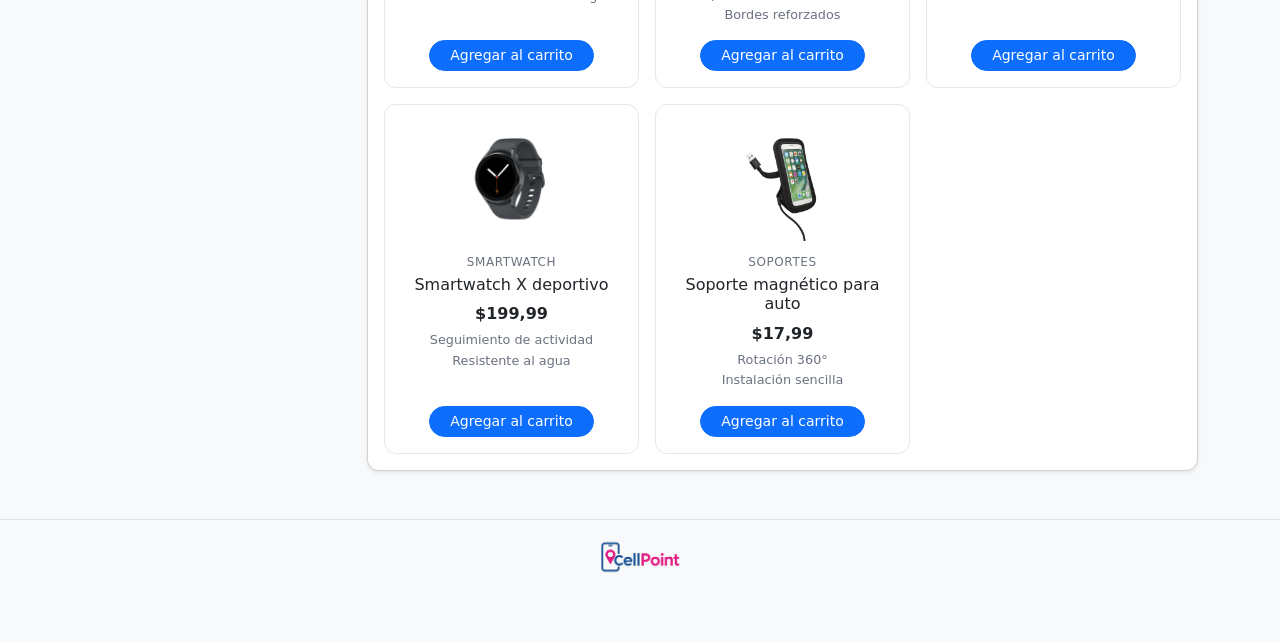
==== commit 138891ca: "Rebase de las ramas git, A, B y C" ====
--- a/index.html
+++ b/index.html
@@ -14,7 +14,7 @@
       <h1>Marcelo Nieto</h1>
     </header>
 
-    <p>something git 3</p>
+    <p>something git C</p>
 
     <main class="card shadow-sm">
       <div class="card-body p-4">
